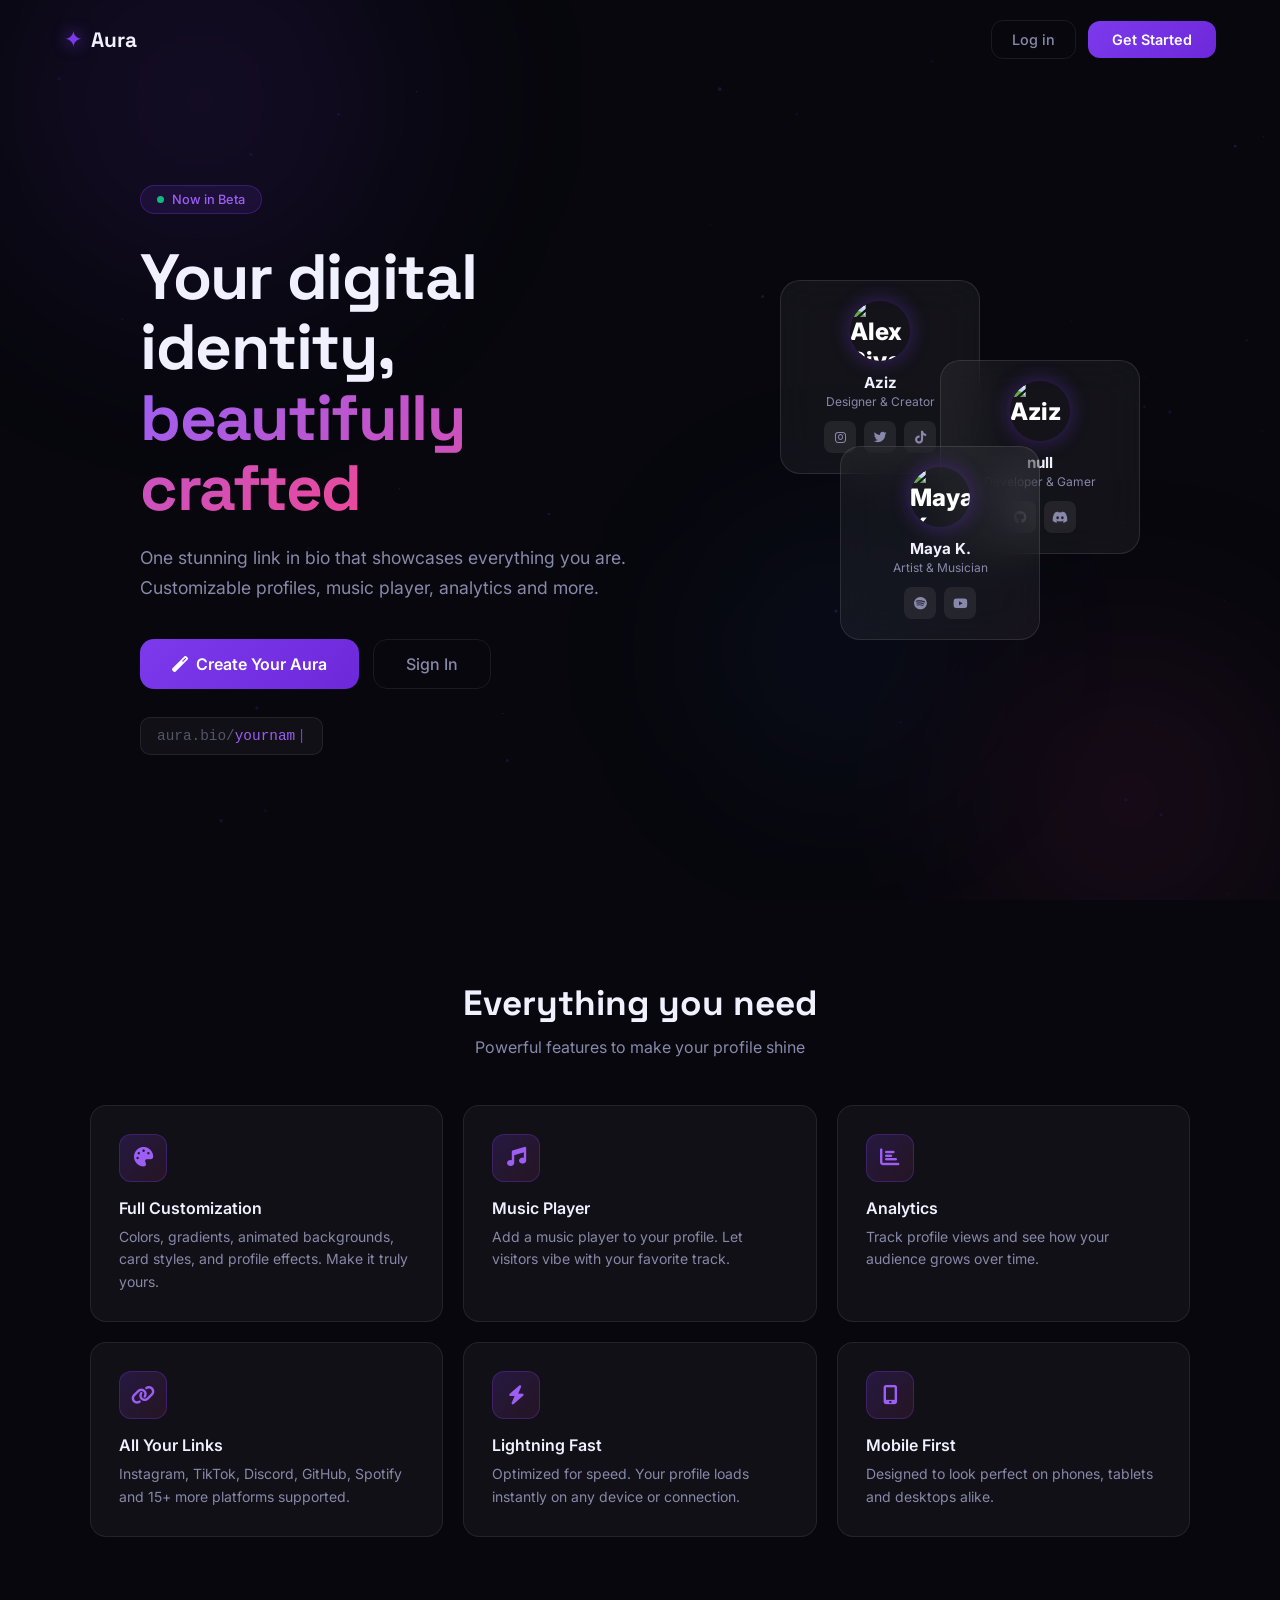
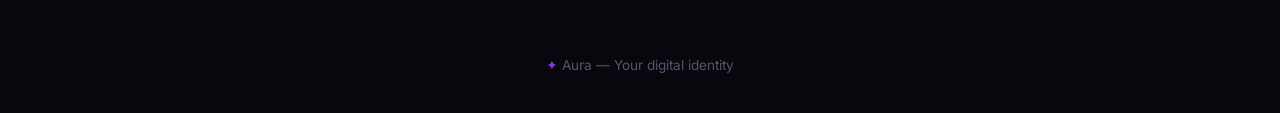
==== dashboard.html @ 6b996d07 "Add files via upload" ====
<!DOCTYPE html>
<html lang="en">
<head>
  <meta charset="UTF-8" />
  <meta name="viewport" content="width=device-width, initial-scale=1.0" />
  <title>Dashboard — Aura</title>
  <link rel="icon" href="data:image/svg+xml,<svg xmlns='http://www.w3.org/2000/svg' viewBox='0 0 100 100'><text y='.9em' font-size='90'>✦</text></svg>" />
  <link href="https://fonts.googleapis.com/css2?family=Inter:wght@300;400;500;600;700;800&family=Space+Grotesk:wght@400;500;600;700&display=swap" rel="stylesheet" />
  <link href="https://cdn.jsdelivr.net/npm/@fortawesome/fontawesome-free@6.4.0/css/all.min.css" rel="stylesheet" />
  <style>
    /* ── Global Variables */
    :root{--bg-primary:#07070d;--bg-secondary:#0d0d1a;--bg-card:rgba(255,255,255,0.04);--bg-card-hover:rgba(255,255,255,0.07);--border:rgba(255,255,255,0.08);--border-glow:rgba(124,58,237,0.4);--text-primary:#f0f0ff;--text-secondary:#8888aa;--text-muted:#55556a;--accent:#7c3aed;--accent-light:#9d5ff3;--accent-glow:rgba(124,58,237,0.3);--accent-pink:#ec4899;--accent-blue:#3b82f6;--success:#10b981;--danger:#ef4444;--warning:#f59e0b;--radius:16px;--radius-sm:10px;--radius-lg:24px;--transition:all 0.3s cubic-bezier(0.4,0,0.2,1);--shadow-glow:0 0 40px rgba(124,58,237,0.2);--font-main:'Inter',system-ui,sans-serif;--font-display:'Space Grotesk',system-ui,sans-serif}
    *{margin:0;padding:0;box-sizing:border-box}
    html{scroll-behavior:smooth}
    body{font-family:var(--font-main);background:var(--bg-primary);color:var(--text-primary);min-height:100vh;overflow-x:hidden}
    ::-webkit-scrollbar{width:6px}::-webkit-scrollbar-track{background:transparent}::-webkit-scrollbar-thumb{background:rgba(124,58,237,0.4);border-radius:3px}

    /* ── Buttons */
    .btn-primary{background:linear-gradient(135deg,var(--accent),#6d28d9);color:white;border:none;border-radius:12px;padding:10px 24px;font-size:0.9rem;font-weight:600;cursor:pointer;transition:var(--transition);font-family:var(--font-main);position:relative;overflow:hidden;display:inline-flex;align-items:center;gap:8px;text-decoration:none}
    .btn-primary:hover{transform:translateY(-2px);box-shadow:0 8px 30px rgba(124,58,237,0.5)}
    .btn-primary:active{transform:translateY(0)}
    .btn-ghost{background:transparent;color:var(--text-secondary);border:1px solid var(--border);border-radius:12px;padding:10px 20px;font-size:0.9rem;font-weight:500;cursor:pointer;transition:var(--transition);font-family:var(--font-main);display:inline-flex;align-items:center;gap:8px}
    .btn-ghost:hover{background:var(--bg-card-hover);color:var(--text-primary);border-color:rgba(255,255,255,0.15)}
    .btn-full{width:100%;justify-content:center}
    .glass-card{background:rgba(13,13,26,0.85);backdrop-filter:blur(30px);-webkit-backdrop-filter:blur(30px);border:1px solid rgba(255,255,255,0.1);border-radius:var(--radius-lg)}

    /* ── Dashboard Layout */
    .dashboard-page{display:flex;min-height:100vh;background:var(--bg-primary)}

    /* ── Sidebar */
    .sidebar{width:220px;min-height:100vh;background:rgba(13,13,26,0.95);border-right:1px solid var(--border);display:flex;flex-direction:column;position:fixed;left:0;top:0;bottom:0;z-index:50;transition:transform 0.3s ease}
    .sidebar-brand{display:flex;align-items:center;gap:10px;padding:24px 20px;border-bottom:1px solid var(--border);font-family:var(--font-display);font-weight:700;font-size:1.2rem}
    .brand-icon{color:var(--accent);font-size:1.4rem;filter:drop-shadow(0 0 8px var(--accent))}
    .sidebar-nav{flex:1;padding:16px 12px;display:flex;flex-direction:column;gap:4px}
    .sidebar-footer{padding:12px;border-top:1px solid var(--border);display:flex;flex-direction:column;gap:4px}
    .nav-item{display:flex;align-items:center;gap:10px;padding:10px 12px;border-radius:10px;color:var(--text-secondary);text-decoration:none;font-size:0.875rem;font-weight:500;transition:var(--transition);cursor:pointer;background:none;border:none;width:100%;font-family:var(--font-main);text-align:left}
    .nav-item:hover,.nav-item.active{background:rgba(124,58,237,0.12);color:var(--text-primary)}
    .nav-item.active{color:var(--accent-light);border-left:2px solid var(--accent)}
    .nav-item i{width:16px;text-align:center;font-size:0.85rem}
    .logout-btn{color:var(--danger)!important}
    .logout-btn:hover{background:rgba(239,68,68,0.1)!important}

    /* ── Mobile Header */
    .mobile-header{display:none;position:fixed;top:0;left:0;right:0;background:rgba(13,13,26,0.95);border-bottom:1px solid var(--border);padding:14px 20px;align-items:center;justify-content:space-between;z-index:100;backdrop-filter:blur(20px)}
    .sidebar-toggle,.btn-sm{background:var(--bg-card);border:1px solid var(--border);color:var(--text-primary);border-radius:8px;padding:8px 14px;font-size:0.82rem;cursor:pointer;font-family:var(--font-main);font-weight:500;transition:var(--transition);display:inline-flex;align-items:center;gap:6px}
    .btn-primary.btn-sm{background:linear-gradient(135deg,var(--accent),#6d28d9);border-color:transparent;color:white}
    .btn-ghost.btn-sm:hover{background:var(--bg-card-hover);color:var(--text-primary)}
    .btn-primary.btn-sm:hover{transform:translateY(-1px);box-shadow:0 4px 15px rgba(124,58,237,0.4)}

    /* ── Main Content */
    .dashboard-main{margin-left:220px;flex:1;padding:32px;min-height:100vh;max-width:calc(100% - 220px - 380px);position:relative}

    /* ── Tabs */
    .tab-content{display:none;animation:fadeInTab 0.3s ease}
    .tab-content.active{display:block}
    @keyframes fadeInTab{from{opacity:0;transform:translateY(10px)}to{opacity:1;transform:translateY(0)}}
    .tab-header{margin-bottom:28px}
    .tab-header h1{font-family:var(--font-display);font-size:1.8rem;font-weight:700;margin-bottom:4px}
    .tab-header p{color:var(--text-secondary);font-size:0.9rem}

    /* ── Settings Cards */
    .settings-grid{display:grid;grid-template-columns:repeat(auto-fit,minmax(320px,1fr));gap:20px}
    .full-width{grid-column:1 / -1}
    .settings-card{background:var(--bg-card);border:1px solid var(--border);border-radius:var(--radius);padding:24px;transition:border-color 0.3s}
    .settings-card:hover{border-color:rgba(124,58,237,0.2)}
    .settings-card h3{font-size:0.95rem;font-weight:600;margin-bottom:20px;display:flex;align-items:center;gap:8px;color:var(--text-primary)}
    .settings-card h3 i{color:var(--accent-light)}

    /* ── Avatar */
    .avatar-section{display:flex;align-items:center;gap:20px}
    .avatar-preview{width:90px;height:90px;border-radius:50%;background:linear-gradient(135deg,var(--accent),var(--accent-pink));display:flex;align-items:center;justify-content:center;cursor:pointer;position:relative;overflow:hidden;flex-shrink:0;border:3px solid rgba(124,58,237,0.3);transition:border-color 0.3s}
    .avatar-preview:hover{border-color:var(--accent)}
    .avatar-preview img{width:100%;height:100%;object-fit:cover;border-radius:50%}
    .avatar-letter{font-size:2.5rem;font-weight:800;color:white;text-transform:uppercase}
    .avatar-overlay{position:absolute;inset:0;background:rgba(0,0,0,0.6);display:flex;align-items:center;justify-content:center;opacity:0;transition:opacity 0.3s}
    .avatar-preview:hover .avatar-overlay{opacity:1}
    .avatar-overlay i{font-size:1.5rem;color:white}
    .avatar-actions{display:flex;flex-direction:column;gap:8px;flex:1}
    .hint{font-size:0.75rem;color:var(--text-muted)}

    /* ── Forms */
    .form-stack{display:flex;flex-direction:column;gap:16px}
    .form-group-inline{display:flex;flex-direction:column;gap:6px}
    .form-group-inline label{font-size:0.8rem;font-weight:600;color:var(--text-secondary);text-transform:uppercase;letter-spacing:0.04em;display:flex;align-items:center;justify-content:space-between}
    .char-counter{color:var(--text-muted);font-weight:400;text-transform:none;letter-spacing:0}
    .form-group-inline input,.form-group-inline textarea,.form-group-inline select,.full-input,.full-select{background:rgba(255,255,255,0.04);border:1px solid var(--border);border-radius:10px;padding:10px 14px;color:var(--text-primary);font-size:0.875rem;font-family:var(--font-main);transition:var(--transition);outline:none;width:100%}
    .form-group-inline input:focus,.form-group-inline textarea:focus,.form-group-inline select:focus,.full-input:focus,.full-select:focus{border-color:var(--accent);background:rgba(124,58,237,0.06);box-shadow:0 0 0 3px var(--accent-glow)}
    .form-group-inline input::placeholder,.form-group-inline textarea::placeholder,.full-input::placeholder{color:var(--text-muted)}
    .form-group-inline textarea{resize:vertical;min-height:90px}
    .form-group-inline select,.full-select{color:var(--text-primary)}
    .form-group-inline select option{background:var(--bg-secondary)}

    /* ── Profile URL */
    .profile-url-card{display:flex;align-items:center;justify-content:space-between;background:rgba(124,58,237,0.07);border:1px solid rgba(124,58,237,0.2);border-radius:12px;padding:16px 20px;flex-wrap:wrap;gap:12px}
    .url-display{font-size:1.1rem;font-family:'Courier New',monospace}
    .url-protocol{color:var(--text-muted)}
    .url-username{color:var(--accent-light);font-weight:700}
    .url-actions{display:flex;gap:10px}

    /* ── Links */
    .links-header{display:flex;align-items:center;justify-content:space-between;margin-bottom:20px}
    .links-list{display:flex;flex-direction:column;gap:10px}
    .empty-links{text-align:center;padding:40px;color:var(--text-muted)}
    .empty-links i{margin-bottom:12px;opacity:0.3;display:block}
    .empty-links p{font-size:0.9rem}
    .link-item{display:flex;align-items:center;gap:12px;background:rgba(255,255,255,0.03);border:1px solid var(--border);border-radius:12px;padding:12px 16px;transition:var(--transition)}
    .link-item:hover{background:rgba(124,58,237,0.07);border-color:rgba(124,58,237,0.2)}
    .link-icon{width:36px;height:36px;border-radius:8px;background:rgba(124,58,237,0.15);display:flex;align-items:center;justify-content:center;font-size:0.9rem;color:var(--accent-light);flex-shrink:0}
    .link-info{flex:1;min-width:0}
    .link-label{font-size:0.875rem;font-weight:600;color:var(--text-primary)}
    .link-url{font-size:0.78rem;color:var(--text-muted);white-space:nowrap;overflow:hidden;text-overflow:ellipsis}
    .link-actions{display:flex;gap:6px}
    .icon-btn{width:30px;height:30px;background:rgba(255,255,255,0.04);border:1px solid var(--border);border-radius:7px;color:var(--text-muted);cursor:pointer;font-size:0.75rem;display:flex;align-items:center;justify-content:center;transition:var(--transition)}
    .icon-btn:hover{background:var(--bg-card-hover);color:var(--text-primary)}
    .icon-btn.danger:hover{background:rgba(239,68,68,0.1);border-color:rgba(239,68,68,0.3);color:var(--danger)}

    /* ── Inner Modal */
    .inner-modal{position:fixed;inset:0;background:rgba(0,0,0,0.7);backdrop-filter:blur(8px);z-index:200;display:flex;align-items:center;justify-content:center;padding:20px}
    .inner-modal-content{width:100%;max-width:420px;padding:28px}
    .inner-modal-content h3{font-family:var(--font-display);font-size:1.2rem;font-weight:700;margin-bottom:20px}
    .modal-actions{display:flex;gap:10px;justify-content:flex-end;margin-top:4px}

    /* ── Appearance */
    .bg-type-tabs{display:flex;background:rgba(255,255,255,0.04);border:1px solid var(--border);border-radius:10px;padding:4px;margin-bottom:20px;gap:2px}
    .bg-tab{flex:1;background:none;border:none;color:var(--text-secondary);padding:8px;border-radius:8px;font-size:0.78rem;font-weight:500;cursor:pointer;transition:var(--transition);font-family:var(--font-main)}
    .bg-tab.active{background:var(--accent);color:white}
    .bg-option{display:none;flex-direction:column;gap:10px}
    .bg-option.active{display:flex}
    .bg-option label{font-size:0.8rem;font-weight:600;color:var(--text-secondary);text-transform:uppercase;letter-spacing:0.04em}
    .color-picker{width:60px;height:36px;border:1px solid var(--border);border-radius:8px;cursor:pointer;background:none;padding:4px}
    .gradient-pickers{display:flex;align-items:center;gap:12px}
    .range-slider{width:100%;-webkit-appearance:none;height:4px;border-radius:4px;background:rgba(255,255,255,0.1);outline:none}
    .range-slider::-webkit-slider-thumb{-webkit-appearance:none;width:16px;height:16px;border-radius:50%;background:var(--accent);cursor:pointer}
    .color-row{display:flex;align-items:center;gap:12px;flex-wrap:wrap}
    .color-presets{display:flex;gap:6px;flex-wrap:wrap}
    .color-swatch{width:24px;height:24px;border-radius:50%;border:2px solid transparent;cursor:pointer;transition:var(--transition)}
    .color-swatch:hover,.color-swatch.active{border-color:white;transform:scale(1.2)}
    .card-style-grid{display:grid;grid-template-columns:repeat(4,1fr);gap:6px}
    .card-style-btn{background:rgba(255,255,255,0.04);border:1px solid var(--border);border-radius:8px;color:var(--text-secondary);padding:8px 4px;font-size:0.78rem;cursor:pointer;transition:var(--transition);font-family:var(--font-main);font-weight:500}
    .card-style-btn.active{background:rgba(124,58,237,0.2);border-color:var(--accent);color:var(--accent-light)}

    /* ── Toggle */
    .toggle-row{display:flex;align-items:center;justify-content:space-between;gap:12px}
    .toggle-label{display:block;font-size:0.875rem;font-weight:600;color:var(--text-primary)}
    .toggle-hint{display:block;font-size:0.78rem;color:var(--text-muted);margin-top:2px}
    .toggle-switch{position:relative;width:44px;height:24px;flex-shrink:0}
    .toggle-switch input{opacity:0;width:0;height:0}
    .toggle-slider{position:absolute;inset:0;background:rgba(255,255,255,0.1);border-radius:12px;cursor:pointer;transition:0.3s}
    .toggle-slider::before{content:'';position:absolute;width:18px;height:18px;left:3px;top:3px;background:white;border-radius:50%;transition:0.3s}
    .toggle-switch input:checked + .toggle-slider{background:var(--accent)}
    .toggle-switch input:checked + .toggle-slider::before{transform:translateX(20px)}

    /* ── Stats */
    .stats-grid{display:grid;grid-template-columns:repeat(auto-fit,minmax(200px,1fr));gap:16px}
    .stat-card{background:var(--bg-card);border:1px solid var(--border);border-radius:var(--radius);padding:24px;display:flex;align-items:center;gap:16px;transition:var(--transition)}
    .stat-card:hover{background:var(--bg-card-hover);border-color:rgba(124,58,237,0.3);transform:translateY(-2px)}
    .stat-icon{width:48px;height:48px;background:linear-gradient(135deg,rgba(124,58,237,0.2),rgba(236,72,153,0.1));border:1px solid rgba(124,58,237,0.3);border-radius:12px;display:flex;align-items:center;justify-content:center;font-size:1.1rem;color:var(--accent-light);flex-shrink:0}
    .stat-value{display:block;font-size:1.8rem;font-weight:800;font-family:var(--font-display);color:var(--text-primary);line-height:1.1}
    .stat-label{display:block;font-size:0.78rem;color:var(--text-secondary);margin-top:2px}

    /* ── Preview Panel */
    .preview-panel{position:fixed;right:0;top:0;bottom:0;width:380px;background:rgba(13,13,26,0.95);border-left:1px solid var(--border);display:flex;flex-direction:column;z-index:40}
    .preview-header{display:flex;align-items:center;justify-content:space-between;padding:18px 20px;border-bottom:1px solid var(--border)}
    .preview-title{font-size:0.85rem;font-weight:600;color:var(--text-secondary);display:flex;align-items:center;gap:8px}
    .preview-frame-wrapper{flex:1;overflow:hidden;padding:20px;display:flex;align-items:center;justify-content:center}
    .preview-frame{width:100%;max-width:300px;min-height:500px;border-radius:24px;border:1px solid var(--border);overflow:hidden;position:relative;display:flex;align-items:center;justify-content:center;background:#07070d;box-shadow:0 20px 60px rgba(0,0,0,0.5)}
    .pf-bg{position:absolute;inset:0;z-index:0;background:#07070d;transition:background 0.5s}
    .pf-container{position:relative;z-index:1;width:100%;padding:30px 20px;display:flex;flex-direction:column;align-items:center;gap:16px}
    .pf-card{width:100%;background:rgba(255,255,255,0.06);backdrop-filter:blur(20px);border:1px solid rgba(255,255,255,0.1);border-radius:20px;padding:24px 20px;display:flex;flex-direction:column;align-items:center;gap:10px;transition:all 0.4s}
    .pf-card.style-solid{background:rgba(20,20,40,0.95);border-color:rgba(124,58,237,0.2)}
    .pf-card.style-minimal{background:transparent;border:none;backdrop-filter:none}
    .pf-card.style-neon{background:rgba(255,255,255,0.04);box-shadow:0 0 30px rgba(124,58,237,0.3)}
    .pf-avatar-wrap{position:relative;width:72px;height:72px}
    .pf-avatar-img,.pf-avatar-placeholder{width:72px;height:72px;border-radius:50%;object-fit:cover}
    .pf-avatar-placeholder{background:linear-gradient(135deg,var(--accent),var(--accent-pink));display:flex;align-items:center;justify-content:center;font-size:1.8rem;font-weight:800;color:white}
    .pf-effect{position:absolute;inset:-4px;border-radius:50%;pointer-events:none}
    .pf-effect.glow{box-shadow:0 0 20px var(--accent),0 0 40px rgba(124,58,237,0.3);border:2px solid rgba(124,58,237,0.5)}
    .pf-effect.rainbow{border:3px solid transparent;background:linear-gradient(var(--bg-primary),var(--bg-primary)) padding-box,linear-gradient(45deg,#ff0000,#ff7f00,#ffff00,#00ff00,#0000ff,#8b00ff) border-box}
    .pf-name{font-size:1rem;font-weight:700;color:var(--text-primary);text-align:center}
    .pf-badge{background:rgba(124,58,237,0.15);border:1px solid rgba(124,58,237,0.3);color:var(--accent-light);font-size:0.65rem;font-weight:600;padding:2px 8px;border-radius:20px;text-transform:uppercase;letter-spacing:0.08em}
    .pf-bio{font-size:0.75rem;color:var(--text-secondary);text-align:center;line-height:1.6}
    .pf-links{display:flex;flex-direction:column;gap:6px;width:100%;margin-top:6px}
    .pf-link-btn{display:flex;align-items:center;gap:8px;background:rgba(255,255,255,0.05);border:1px solid rgba(255,255,255,0.08);border-radius:10px;padding:9px 14px;color:var(--text-primary);font-size:0.75rem;font-weight:500}
    .pf-music-player{width:100%;background:rgba(255,255,255,0.05);border:1px solid rgba(255,255,255,0.08);border-radius:14px;padding:12px 14px;display:flex;align-items:center;justify-content:space-between;gap:10px}
    .music-info{display:flex;align-items:center;gap:8px;min-width:0}
    .music-icon{color:var(--accent-light);font-size:0.85rem;flex-shrink:0}
    .music-title{font-size:0.72rem;font-weight:600;color:var(--text-primary);white-space:nowrap;overflow:hidden;text-overflow:ellipsis}
    .music-artist{font-size:0.65rem;color:var(--text-muted)}
    .music-btn{width:30px;height:30px;border-radius:50%;background:var(--accent);border:none;color:white;font-size:0.7rem;cursor:pointer;display:flex;align-items:center;justify-content:center;flex-shrink:0;transition:var(--transition)}
    .music-btn:hover{transform:scale(1.1)}

    /* ── Toast */
    .toast{position:fixed;bottom:28px;right:28px;background:rgba(13,13,26,0.95);border:1px solid var(--border);border-radius:12px;padding:12px 20px;font-size:0.875rem;color:var(--text-primary);z-index:9999;transform:translateY(100px);opacity:0;transition:all 0.4s cubic-bezier(0.34,1.56,0.64,1);max-width:320px;display:flex;align-items:center;gap:10px}
    .toast.show{transform:translateY(0);opacity:1}
    .toast.success{border-color:rgba(16,185,129,0.4)}
    .toast.error{border-color:rgba(239,68,68,0.4)}

    /* ── Responsive */
    @media(max-width:1200px){.preview-panel{display:none}.preview-panel.mobile-visible{display:flex;position:fixed;z-index:300}.dashboard-main{max-width:calc(100% - 220px)}}
    @media(max-width:768px){.sidebar{transform:translateX(-100%)}.sidebar.open{transform:translateX(0)}.mobile-header{display:flex}.dashboard-main{margin-left:0;padding:80px 16px 24px;max-width:100%}.settings-grid{grid-template-columns:1fr}.avatar-section{flex-direction:column;align-items:flex-start}}
  </style>
</head>
<body class="dashboard-page">

  <!-- Sidebar -->
  <aside class="sidebar" id="sidebar">
    <div class="sidebar-brand">
      <span class="brand-icon">✦</span>
      <span class="brand-name">Aura</span>
    </div>
    <nav class="sidebar-nav">
      <a href="#" class="nav-item active" data-tab="profile">
        <i class="fas fa-user"></i><span>Profile</span>
      </a>
      <a href="#" class="nav-item" data-tab="links">
        <i class="fas fa-link"></i><span>Links</span>
      </a>
      <a href="#" class="nav-item" data-tab="appearance">
        <i class="fas fa-palette"></i><span>Appearance</span>
      </a>
      <a href="#" class="nav-item" data-tab="music">
        <i class="fas fa-music"></i><span>Music</span>
      </a>
      <a href="#" class="nav-item" data-tab="analytics">
        <i class="fas fa-chart-bar"></i><span>Analytics</span>
      </a>
    </nav>
    <div class="sidebar-footer">
      <a href="admin.html" class="nav-item" id="adminLink" style="display:none;">
        <i class="fas fa-shield-alt"></i><span>Admin</span>
      </a>
      <button class="nav-item logout-btn" id="logoutBtn">
        <i class="fas fa-sign-out-alt"></i><span>Logout</span>
      </button>
    </div>
  </aside>

  <!-- Mobile header -->
  <header class="mobile-header">
    <button class="sidebar-toggle" id="sidebarToggle"><i class="fas fa-bars"></i></button>
    <span class="brand-icon">✦</span>
    <button class="btn-primary btn-sm" id="mobilePreviewBtn"><i class="fas fa-eye"></i></button>
  </header>

  <!-- Main content -->
  <main class="dashboard-main">

    <!-- ── TAB: Profile -->
    <div class="tab-content active" id="tab-profile">
      <div class="tab-header">
        <h1>Profile</h1>
        <p>Customize how people see you</p>
      </div>
      <div class="settings-grid">
        <!-- Avatar -->
        <div class="settings-card">
          <h3><i class="fas fa-image"></i> Avatar</h3>
          <div class="avatar-section">
            <div class="avatar-preview" id="avatarPreview">
              <img id="avatarImg" src="" alt="Avatar" style="display:none;" />
              <span id="avatarPlaceholder" class="avatar-letter">?</span>
              <div class="avatar-overlay" id="avatarOverlay">
                <i class="fas fa-camera"></i>
              </div>
            </div>
            <div class="avatar-actions">
              <input type="file" id="avatarInput" accept="image/*" style="display:none;" />
              <button class="btn-primary btn-sm" id="uploadAvatarBtn"><i class="fas fa-upload"></i> Upload Photo</button>
              <button class="btn-ghost btn-sm" id="removeAvatarBtn"><i class="fas fa-trash"></i> Remove</button>
              <p class="hint">Or paste an image URL below</p>
              <input type="url" id="avatarUrlInput" placeholder="https://i.imgur.com/..." style="margin-top:6px;font-size:0.78rem;background:rgba(255,255,255,0.04);border:1px solid var(--border);border-radius:10px;padding:8px 12px;color:var(--text-primary);outline:none;width:100%;" />
              <button class="btn-ghost btn-sm" id="setAvatarUrlBtn" style="margin-top:4px;"><i class="fas fa-check"></i> Set URL</button>
            </div>
          </div>
        </div>

        <!-- Basic Info -->
        <div class="settings-card">
          <h3><i class="fas fa-id-card"></i> Basic Info</h3>
          <div class="form-stack">
            <div class="form-group-inline">
              <label>Display Name</label>
              <input type="text" id="displayName" placeholder="Your display name" maxlength="50" />
            </div>
            <div class="form-group-inline">
              <label>Bio <span class="char-counter"><span id="bioCount">0</span>/300</span></label>
              <textarea id="bio" placeholder="Tell the world about yourself..." maxlength="300" rows="4"></textarea>
            </div>
            <div class="form-group-inline">
              <label>Badge / Role</label>
              <input type="text" id="badge" placeholder="e.g. Developer, Artist, Creator" maxlength="30" />
            </div>
            <button class="btn-primary" id="saveProfileBtn"><i class="fas fa-save"></i> Save Changes</button>
          </div>
        </div>

        <!-- Profile URL -->
        <div class="settings-card full-width">
          <h3><i class="fas fa-globe"></i> Your Profile URL</h3>
          <div class="profile-url-card">
            <div class="url-display">
              <span class="url-protocol">aura.bio/</span>
              <span class="url-username" id="profileUrlUsername">username</span>
            </div>
            <div class="url-actions">
              <button class="btn-ghost btn-sm" id="copyLinkBtn"><i class="fas fa-copy"></i> Copy Link</button>
              <a class="btn-primary btn-sm" id="viewProfileBtn" href="#" target="_blank"><i class="fas fa-external-link-alt"></i> View</a>
            </div>
          </div>
        </div>
      </div>
    </div>

    <!-- ── TAB: Links -->
    <div class="tab-content" id="tab-links">
      <div class="tab-header">
        <h1>Links</h1>
        <p>Add and manage your social links</p>
      </div>
      <div class="settings-card">
        <div class="links-header">
          <h3><i class="fas fa-link"></i> Social Links</h3>
          <button class="btn-primary btn-sm" id="addLinkBtn"><i class="fas fa-plus"></i> Add Link</button>
        </div>
        <div id="linksList" class="links-list">
          <div class="empty-links">
            <i class="fas fa-link fa-2x"></i>
            <p>No links yet. Add your first one!</p>
          </div>
        </div>
      </div>

      <!-- Add/Edit Link Modal -->
      <div class="inner-modal" id="linkModal" style="display:none;">
        <div class="inner-modal-content glass-card">
          <h3 id="linkModalTitle">Add Link</h3>
          <div class="form-stack">
            <div class="form-group-inline">
              <label>Platform</label>
              <select id="linkPlatform">
                <option value="custom">Custom</option>
                <option value="discord">Discord</option>
                <option value="instagram">Instagram</option>
                <option value="tiktok">TikTok</option>
                <option value="youtube">YouTube</option>
                <option value="twitter">Twitter / X</option>
                <option value="github">GitHub</option>
                <option value="spotify">Spotify</option>
                <option value="twitch">Twitch</option>
                <option value="snapchat">Snapchat</option>
                <option value="telegram">Telegram</option>
                <option value="linkedin">LinkedIn</option>
                <option value="pinterest">Pinterest</option>
                <option value="reddit">Reddit</option>
                <option value="steam">Steam</option>
                <option value="paypal">PayPal</option>
                <option value="cashapp">Cash App</option>
                <option value="email">Email</option>
                <option value="website">Website</option>
              </select>
            </div>
            <div class="form-group-inline">
              <label>Label</label>
              <input type="text" id="linkLabel" placeholder="Link label" maxlength="40" />
            </div>
            <div class="form-group-inline">
              <label>URL / Handle</label>
              <input type="text" id="linkUrl" placeholder="https://... or @handle" />
            </div>
            <div class="modal-actions">
              <button class="btn-ghost" id="cancelLinkBtn">Cancel</button>
              <button class="btn-primary" id="saveLinkBtn">Save Link</button>
            </div>
          </div>
        </div>
      </div>
    </div>

    <!-- ── TAB: Appearance -->
    <div class="tab-content" id="tab-appearance">
      <div class="tab-header">
        <h1>Appearance</h1>
        <p>Make your page truly yours</p>
      </div>
      <div class="settings-grid">
        <!-- Background -->
        <div class="settings-card">
          <h3><i class="fas fa-image"></i> Background</h3>
          <div class="bg-type-tabs">
            <button class="bg-tab active" data-type="color">Solid Color</button>
            <button class="bg-tab" data-type="gradient">Gradient</button>
            <button class="bg-tab" data-type="image">Image URL</button>
            <button class="bg-tab" data-type="animated">Animated</button>
          </div>
          <div class="bg-option active" id="bg-color">
            <label>Background Color</label>
            <input type="color" id="bgColor" value="#07070d" class="color-picker" />
          </div>
          <div class="bg-option" id="bg-gradient">
            <label>Gradient Colors</label>
            <div class="gradient-pickers">
              <input type="color" id="gradStart" value="#0a0a2e" class="color-picker" />
              <i class="fas fa-arrow-right" style="color:var(--text-muted)"></i>
              <input type="color" id="gradEnd" value="#1a0a3e" class="color-picker" />
            </div>
            <label>Angle: <span id="gradAngleVal">135</span>°</label>
            <input type="range" id="gradAngle" min="0" max="360" value="135" class="range-slider" />
          </div>
          <div class="bg-option" id="bg-image">
            <label>Image URL</label>
            <input type="url" id="bgImageUrl" placeholder="https://..." class="full-input" />
          </div>
          <div class="bg-option" id="bg-animated">
            <label>Animation Type</label>
            <select id="animationType" class="full-select">
              <option value="particles">Particles</option>
              <option value="stars">Stars</option>
              <option value="matrix">Matrix Rain</option>
              <option value="waves">Waves</option>
            </select>
          </div>
        </div>

        <!-- Colors & Style -->
        <div class="settings-card">
          <h3><i class="fas fa-paint-brush"></i> Style</h3>
          <div class="form-stack">
            <div class="form-group-inline">
              <label>Accent Color</label>
              <div class="color-row">
                <input type="color" id="accentColor" value="#7c3aed" class="color-picker" />
                <div class="color-presets">
                  <button class="color-swatch" style="background:#7c3aed;" data-color="#7c3aed" title="Purple"></button>
                  <button class="color-swatch" style="background:#ec4899;" data-color="#ec4899" title="Pink"></button>
                  <button class="color-swatch" style="background:#3b82f6;" data-color="#3b82f6" title="Blue"></button>
                  <button class="color-swatch" style="background:#10b981;" data-color="#10b981" title="Green"></button>
                  <button class="color-swatch" style="background:#f59e0b;" data-color="#f59e0b" title="Amber"></button>
                  <button class="color-swatch" style="background:#ef4444;" data-color="#ef4444" title="Red"></button>
                  <button class="color-swatch" style="background:#06b6d4;" data-color="#06b6d4" title="Cyan"></button>
                  <button class="color-swatch" style="background:#f97316;" data-color="#f97316" title="Orange"></button>
                </div>
              </div>
            </div>
            <div class="form-group-inline">
              <label>Card Style</label>
              <div class="card-style-grid">
                <button class="card-style-btn active" data-style="glass">Glass</button>
                <button class="card-style-btn" data-style="solid">Solid</button>
                <button class="card-style-btn" data-style="minimal">Minimal</button>
                <button class="card-style-btn" data-style="neon">Neon</button>
              </div>
            </div>
            <div class="form-group-inline">
              <label>Profile Effect</label>
              <select id="profileEffect" class="full-select">
                <option value="none">None</option>
                <option value="glow">Glow Aura</option>
                <option value="sparkle">Sparkles</option>
                <option value="rainbow">Rainbow Border</option>
              </select>
            </div>
            <button class="btn-primary" id="saveAppearanceBtn"><i class="fas fa-save"></i> Save Appearance</button>
          </div>
        </div>
      </div>
    </div>

    <!-- ── TAB: Music -->
    <div class="tab-content" id="tab-music">
      <div class="tab-header">
        <h1>Music Player</h1>
        <p>Add background music to your profile</p>
      </div>
      <div class="settings-card">
        <h3><i class="fas fa-music"></i> Music Settings</h3>
        <div class="form-stack">
          <div class="toggle-row">
            <div>
              <span class="toggle-label">Enable Music Player</span>
              <span class="toggle-hint">Show a music player on your profile</span>
            </div>
            <label class="toggle-switch">
              <input type="checkbox" id="musicEnabled" />
              <span class="toggle-slider"></span>
            </label>
          </div>
          <div class="form-group-inline">
            <label>Audio URL</label>
            <input type="url" id="musicUrl" placeholder="https://... (mp3, ogg, wav)" class="full-input" />
          </div>
          <div class="form-group-inline">
            <label>Song Title</label>
            <input type="text" id="musicTitle" placeholder="Song name" maxlength="60" />
          </div>
          <div class="form-group-inline">
            <label>Artist</label>
            <input type="text" id="musicArtist" placeholder="Artist name" maxlength="40" />
          </div>
          <div class="toggle-row">
            <div>
              <span class="toggle-label">Auto-play</span>
              <span class="toggle-hint">Start playing when profile loads</span>
            </div>
            <label class="toggle-switch">
              <input type="checkbox" id="musicAutoplay" />
              <span class="toggle-slider"></span>
            </label>
          </div>
          <button class="btn-primary" id="saveMusicBtn"><i class="fas fa-save"></i> Save Music</button>
        </div>
      </div>
    </div>

    <!-- ── TAB: Analytics -->
    <div class="tab-content" id="tab-analytics">
      <div class="tab-header">
        <h1>Analytics</h1>
        <p>See how your profile is performing</p>
      </div>
      <div class="stats-grid">
        <div class="stat-card">
          <div class="stat-icon"><i class="fas fa-eye"></i></div>
          <div class="stat-info">
            <span class="stat-value" id="statViews">0</span>
            <span class="stat-label">Total Views</span>
          </div>
        </div>
        <div class="stat-card">
          <div class="stat-icon"><i class="fas fa-link"></i></div>
          <div class="stat-info">
            <span class="stat-value" id="statLinks">0</span>
            <span class="stat-label">Social Links</span>
          </div>
        </div>
        <div class="stat-card">
          <div class="stat-icon"><i class="fas fa-calendar"></i></div>
          <div class="stat-info">
            <span class="stat-value" id="statJoined">—</span>
            <span class="stat-label">Member Since</span>
          </div>
        </div>
        <div class="stat-card">
          <div class="stat-icon"><i class="fas fa-at"></i></div>
          <div class="stat-info">
            <span class="stat-value" id="statUsername">—</span>
            <span class="stat-label">Your Handle</span>
          </div>
        </div>
      </div>
    </div>

  </main>

  <!-- Live Preview Panel -->
  <aside class="preview-panel" id="previewPanel">
    <div class="preview-header">
      <span class="preview-title"><i class="fas fa-eye"></i> Live Preview</span>
      <button class="btn-ghost btn-sm" id="closePreviewBtn"><i class="fas fa-times"></i></button>
    </div>
    <div class="preview-frame-wrapper">
      <div class="preview-frame" id="previewFrame">
        <div class="pf-bg" id="pfBg"></div>
        <div class="pf-container">
          <div class="pf-card" id="pfCard">
            <div class="pf-avatar-wrap">
              <img class="pf-avatar-img" id="pfAvatar" src="" alt="" style="display:none;" />
              <div class="pf-avatar-placeholder" id="pfAvatarPlaceholder">?</div>
              <div class="pf-effect" id="pfEffect"></div>
            </div>
            <div class="pf-name" id="pfName">Display Name</div>
            <div class="pf-badge" id="pfBadge" style="display:none;"></div>
            <div class="pf-bio" id="pfBio">Your bio goes here...</div>
            <div class="pf-links" id="pfLinks"></div>
          </div>
          <div class="pf-music-player" id="pfMusicPlayer" style="display:none;">
            <div class="music-info">
              <i class="fas fa-music music-icon"></i>
              <div>
                <div class="music-title" id="pfMusicTitle">Song Title</div>
                <div class="music-artist" id="pfMusicArtist">Artist</div>
              </div>
            </div>
            <div class="music-controls">
              <button class="music-btn" id="pfPlayBtn"><i class="fas fa-play"></i></button>
            </div>
          </div>
        </div>
      </div>
    </div>
  </aside>

  <!-- Toast notification -->
  <div class="toast" id="toast"></div>

  <script src="js/api.js"></script>
  <script src="js/dashboard.js"></script>
</body>
</html>
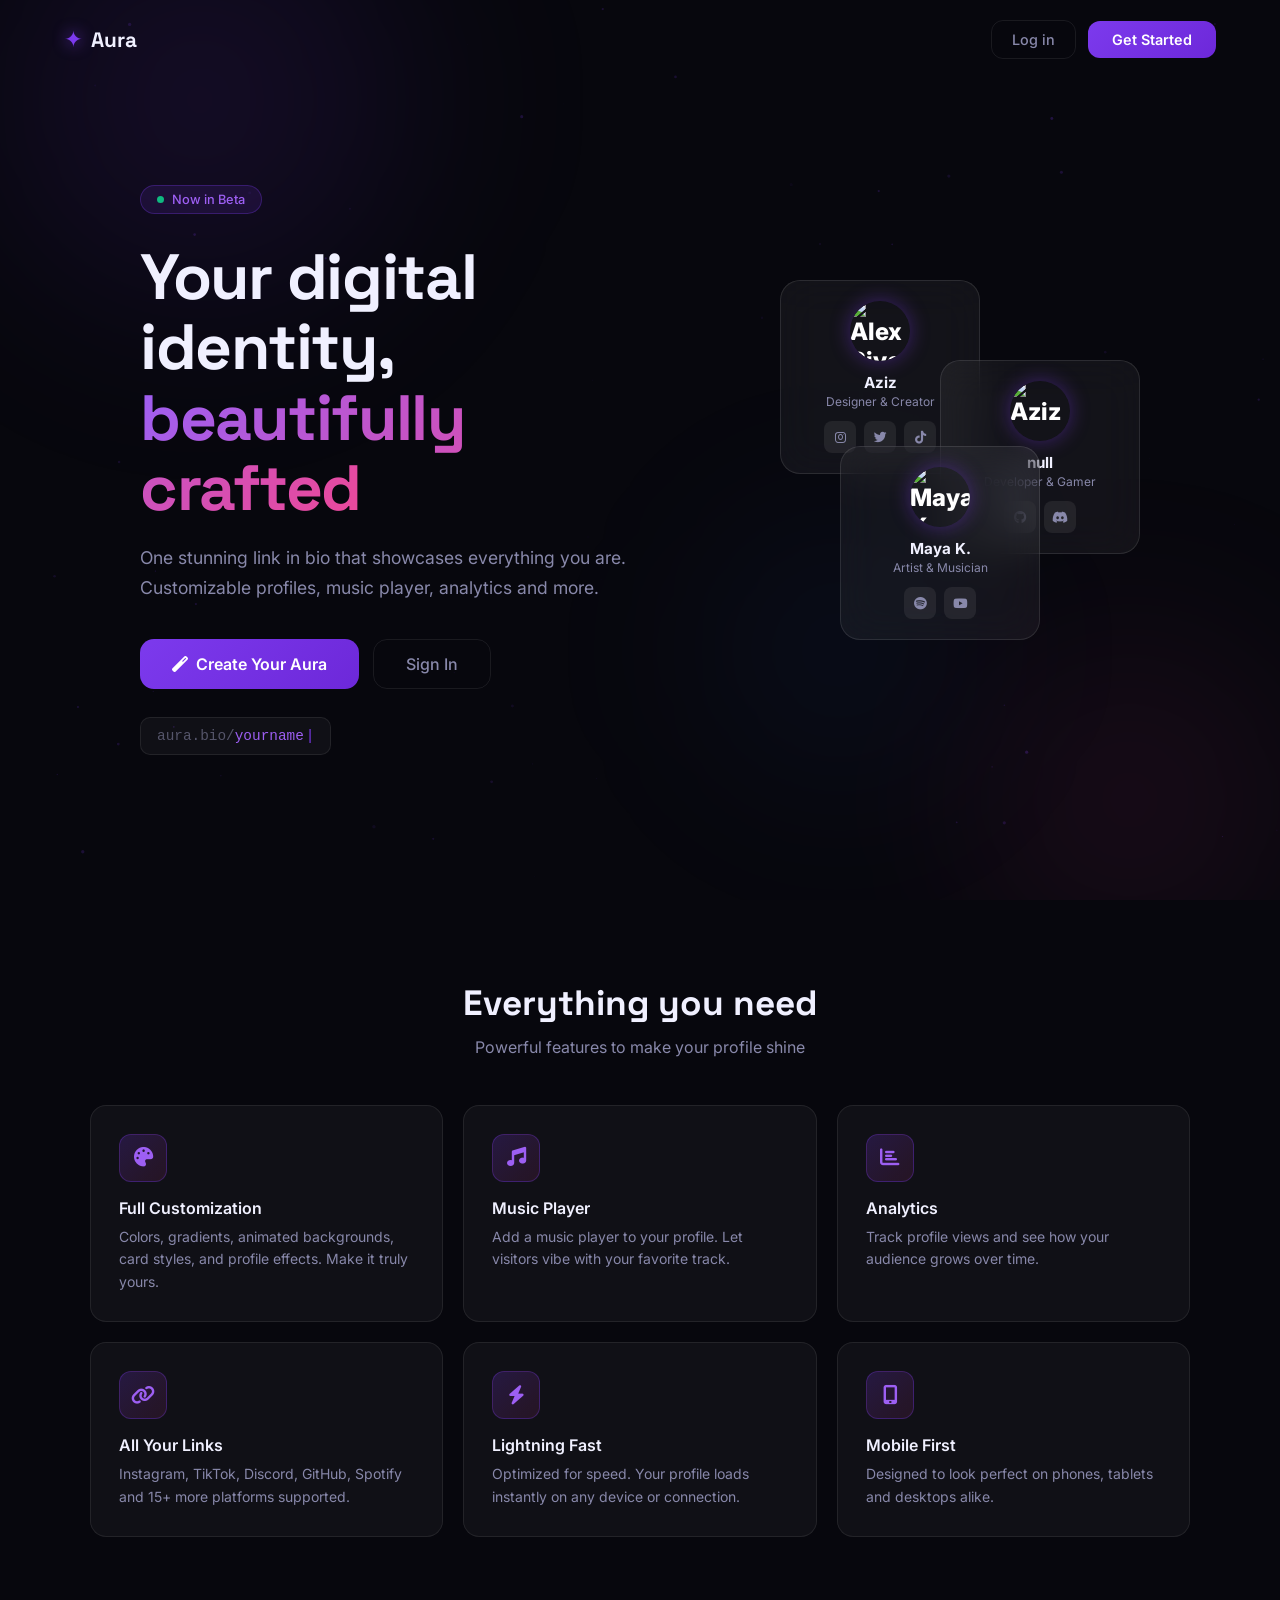
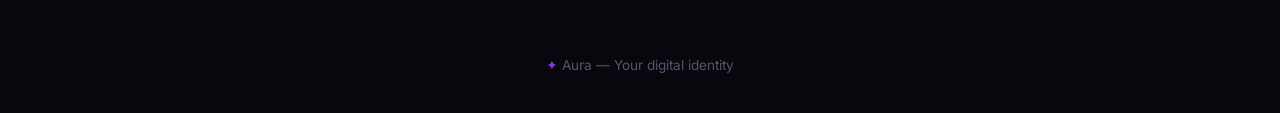
==== commit a151608a: "Update dashboard.html" ====
--- a/dashboard.html
+++ b/dashboard.html
@@ -268,8 +268,8 @@
               <button class="btn-primary btn-sm" id="uploadAvatarBtn"><i class="fas fa-upload"></i> Upload Photo</button>
               <button class="btn-ghost btn-sm" id="removeAvatarBtn"><i class="fas fa-trash"></i> Remove</button>
               <p class="hint">Or paste an image URL below</p>
-              <input type="url" id="avatarUrlInput" placeholder="https://i.imgur.com/..." style="margin-top:6px;font-size:0.78rem;background:rgba(255,255,255,0.04);border:1px solid var(--border);border-radius:10px;padding:8px 12px;color:var(--text-primary);outline:none;width:100%;" />
-              <button class="btn-ghost btn-sm" id="setAvatarUrlBtn" style="margin-top:4px;"><i class="fas fa-check"></i> Set URL</button>
+        
+            
             </div>
           </div>
         </div>
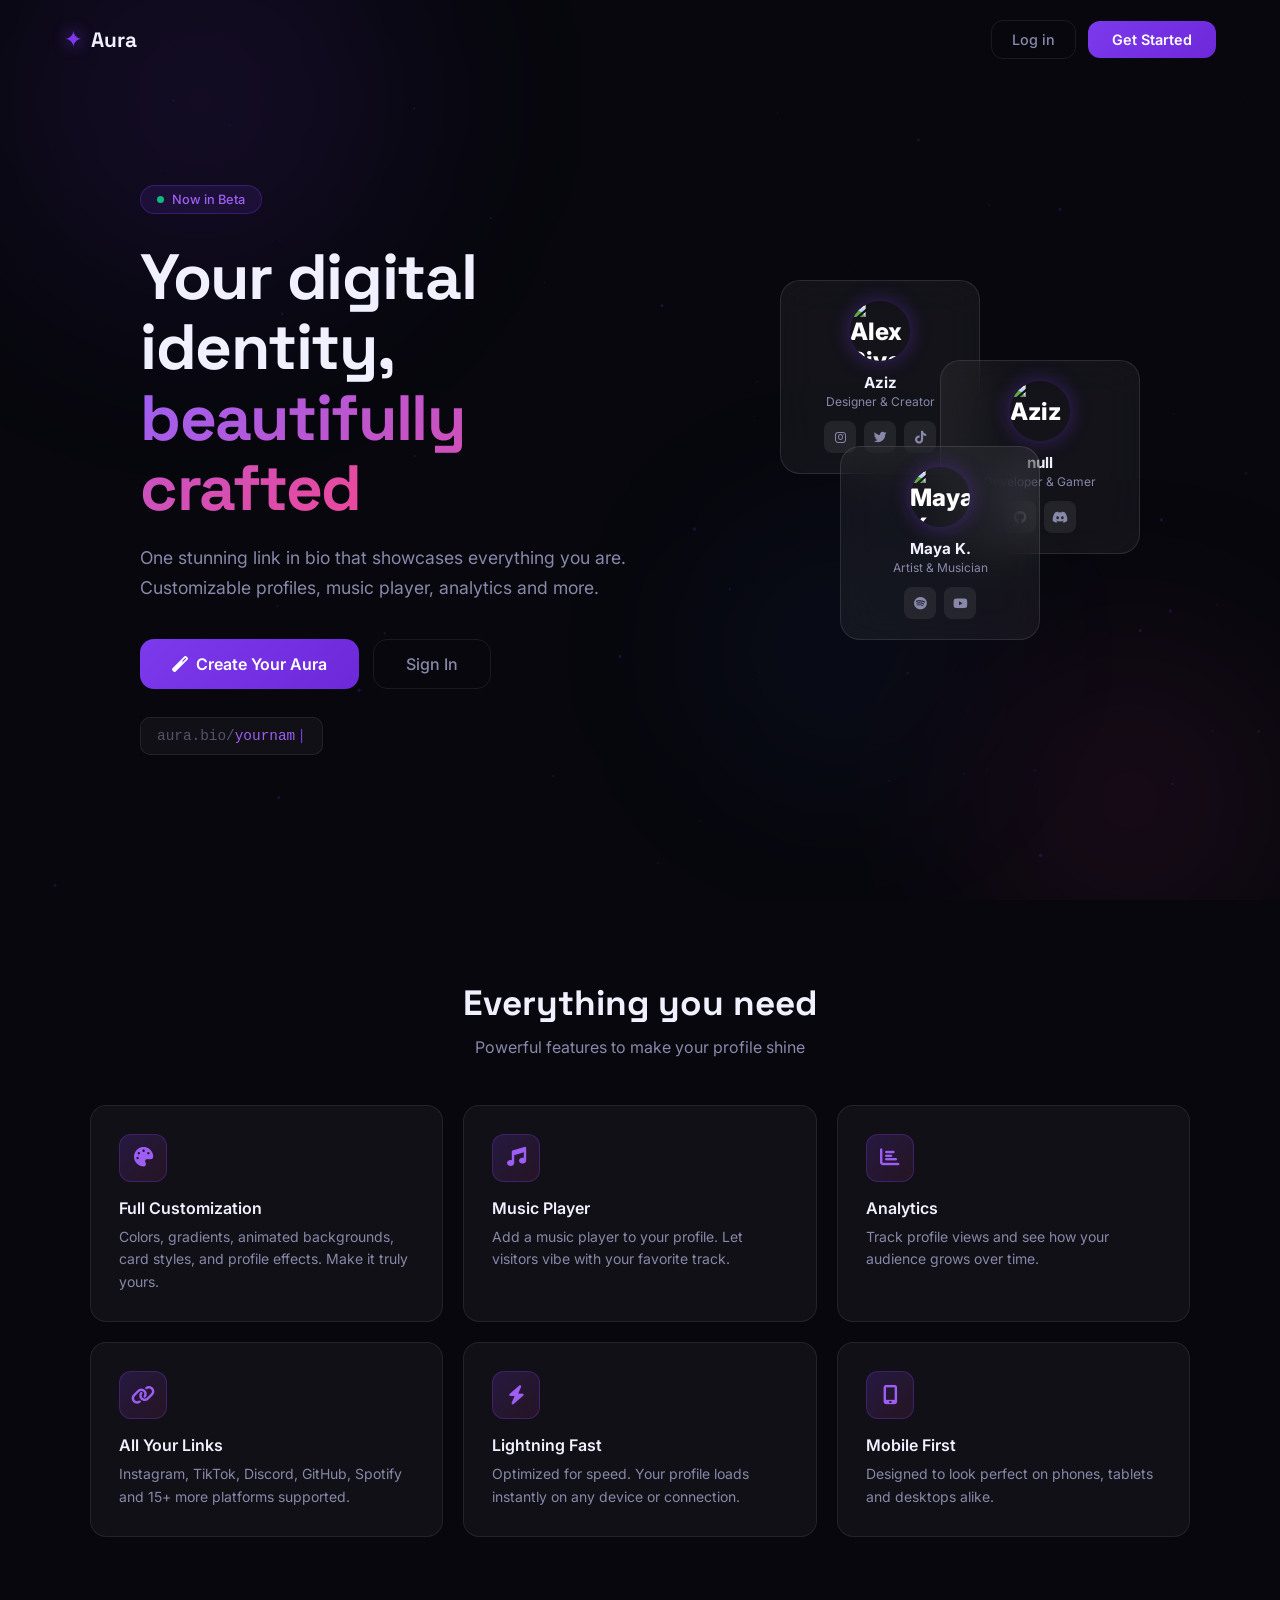
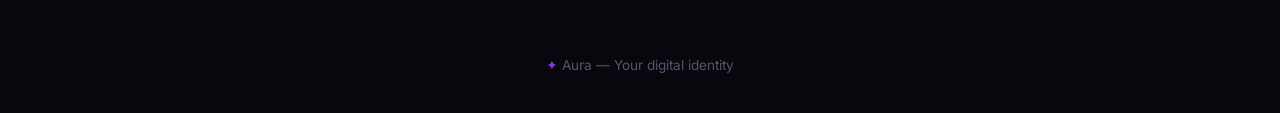
==== commit fcd7c8de: "Update dashboard.html" ====
--- a/dashboard.html
+++ b/dashboard.html
@@ -266,8 +266,7 @@
             <div class="avatar-actions">
               <input type="file" id="avatarInput" accept="image/*" style="display:none;" />
               <button class="btn-primary btn-sm" id="uploadAvatarBtn"><i class="fas fa-upload"></i> Upload Photo</button>
-              <button class="btn-ghost btn-sm" id="removeAvatarBtn"><i class="fas fa-trash"></i> Remove</button>
-              <p class="hint">Or paste an image URL below</p>
+              <button class="btn-ghost btn-sm" id="removeAvatarBtn"><i class="fas fa-trash"></i> Remove</button
         
             
             </div>
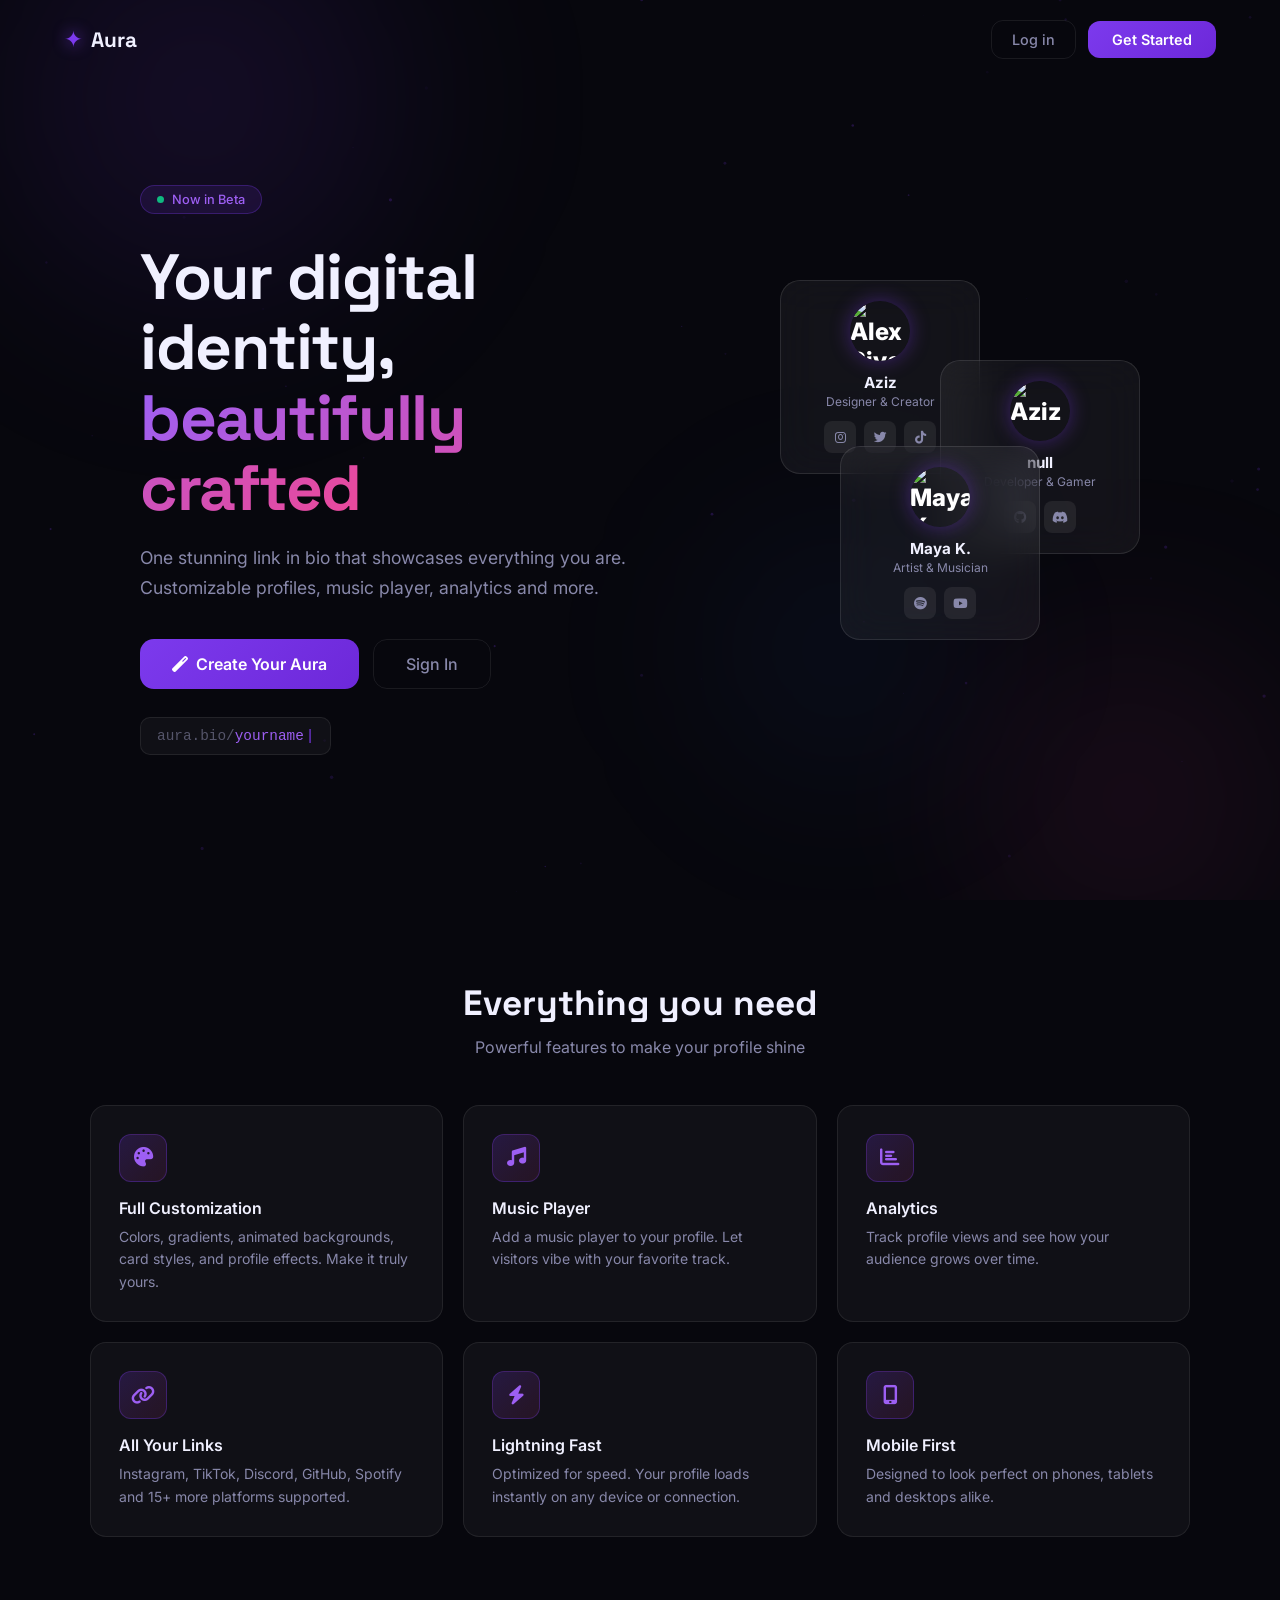
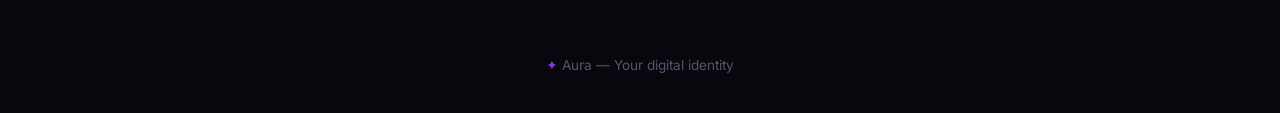
==== commit b9a3a624: "Update dashboard.html" ====
--- a/dashboard.html
+++ b/dashboard.html
@@ -266,7 +266,7 @@
             <div class="avatar-actions">
               <input type="file" id="avatarInput" accept="image/*" style="display:none;" />
               <button class="btn-primary btn-sm" id="uploadAvatarBtn"><i class="fas fa-upload"></i> Upload Photo</button>
-              <button class="btn-ghost btn-sm" id="removeAvatarBtn"><i class="fas fa-trash"></i> Remove</button
+              <button class="btn-ghost btn-sm" id="removeAvatarBtn"><i class="fas fa-trash"></i> Remove</button>
         
             
             </div>
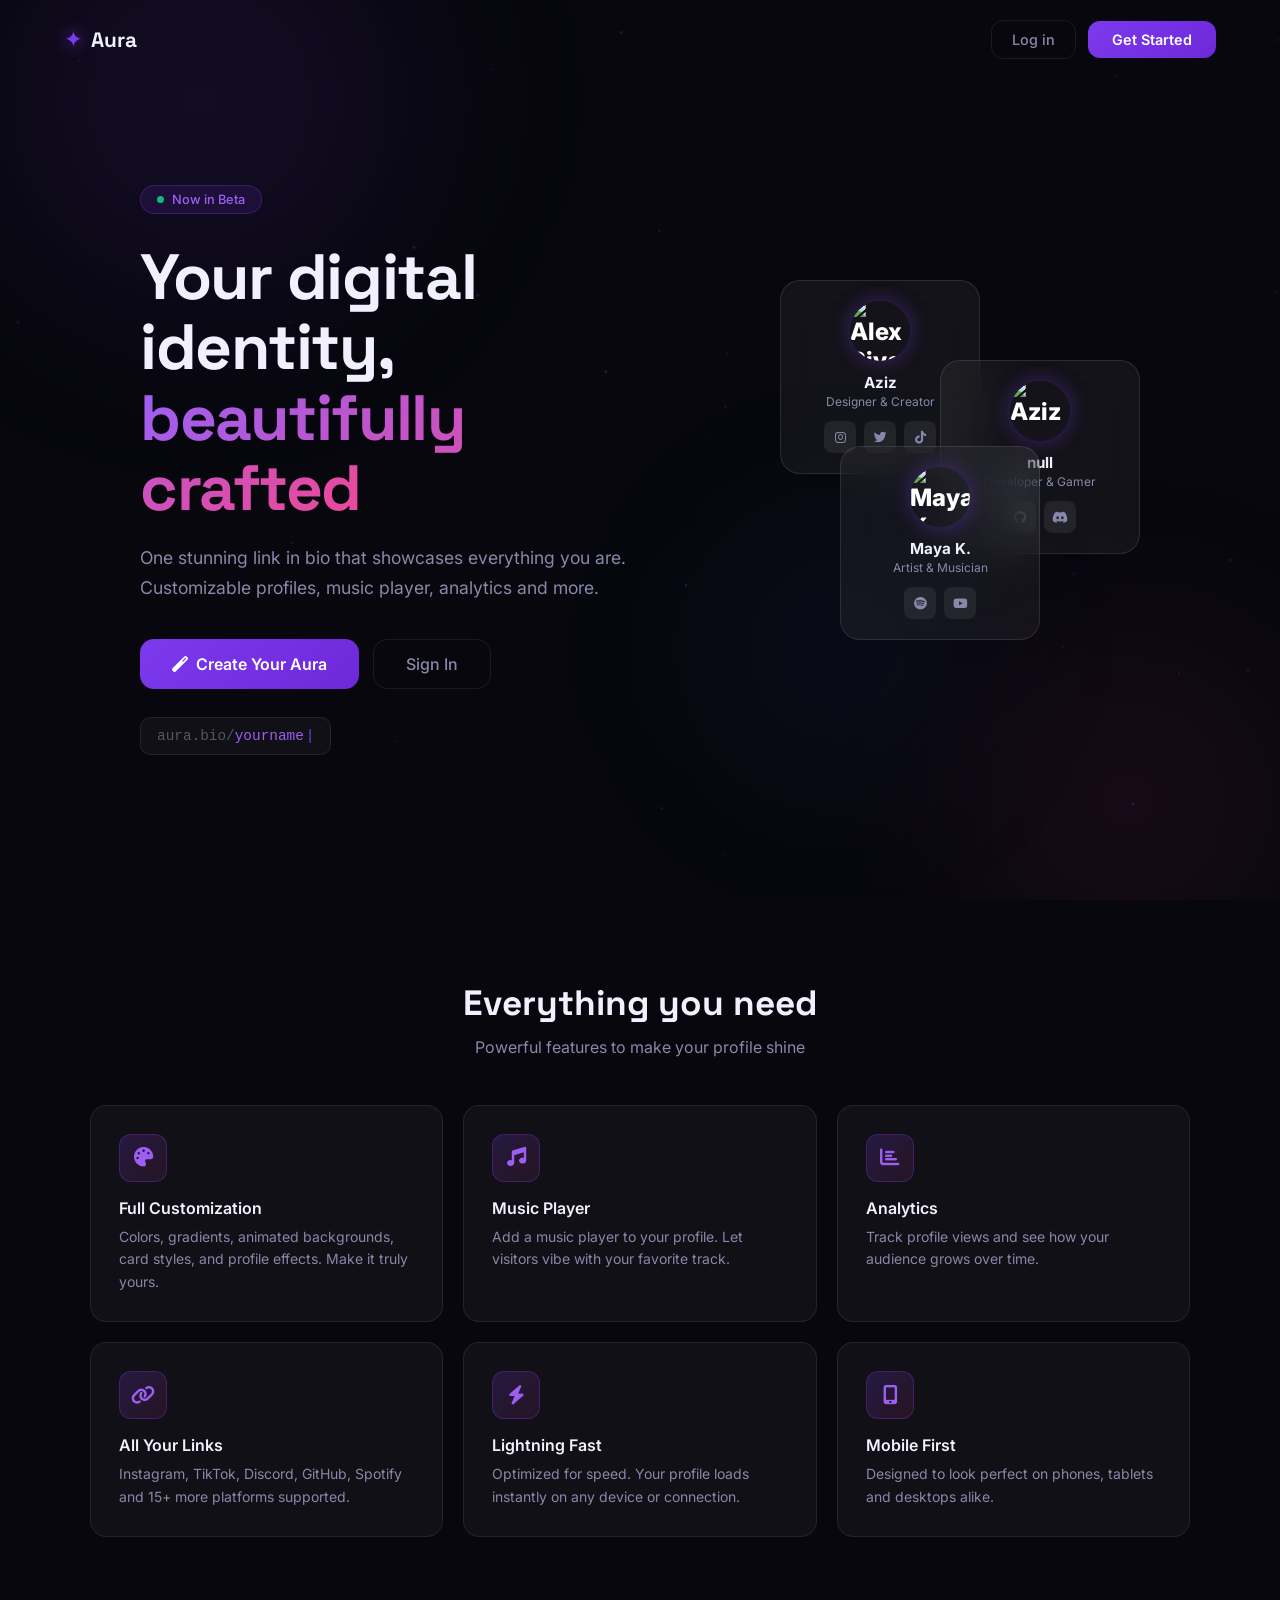
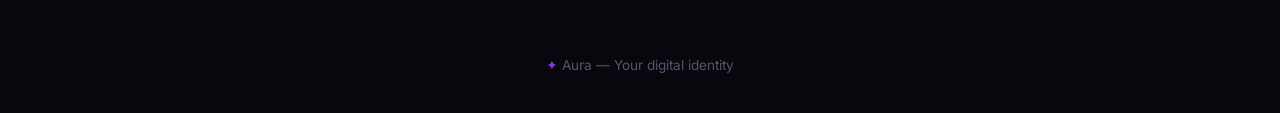
==== commit bf9be3d4: "Update dashboard.html" ====
--- a/dashboard.html
+++ b/dashboard.html
@@ -252,7 +252,7 @@
         <p>Customize how people see you</p>
       </div>
       <div class="settings-grid">
-        <!-- Avatar -->
+<!-- Avatar -->
         <div class="settings-card">
           <h3><i class="fas fa-image"></i> Avatar</h3>
           <div class="avatar-section">
@@ -267,12 +267,9 @@
               <input type="file" id="avatarInput" accept="image/*" style="display:none;" />
               <button class="btn-primary btn-sm" id="uploadAvatarBtn"><i class="fas fa-upload"></i> Upload Photo</button>
               <button class="btn-ghost btn-sm" id="removeAvatarBtn"><i class="fas fa-trash"></i> Remove</button>
-        
-            
-            </div>
-          </div>
-        </div>
-
+            </div>
+          </div>
+        </div>
         <!-- Basic Info -->
         <div class="settings-card">
           <h3><i class="fas fa-id-card"></i> Basic Info</h3>
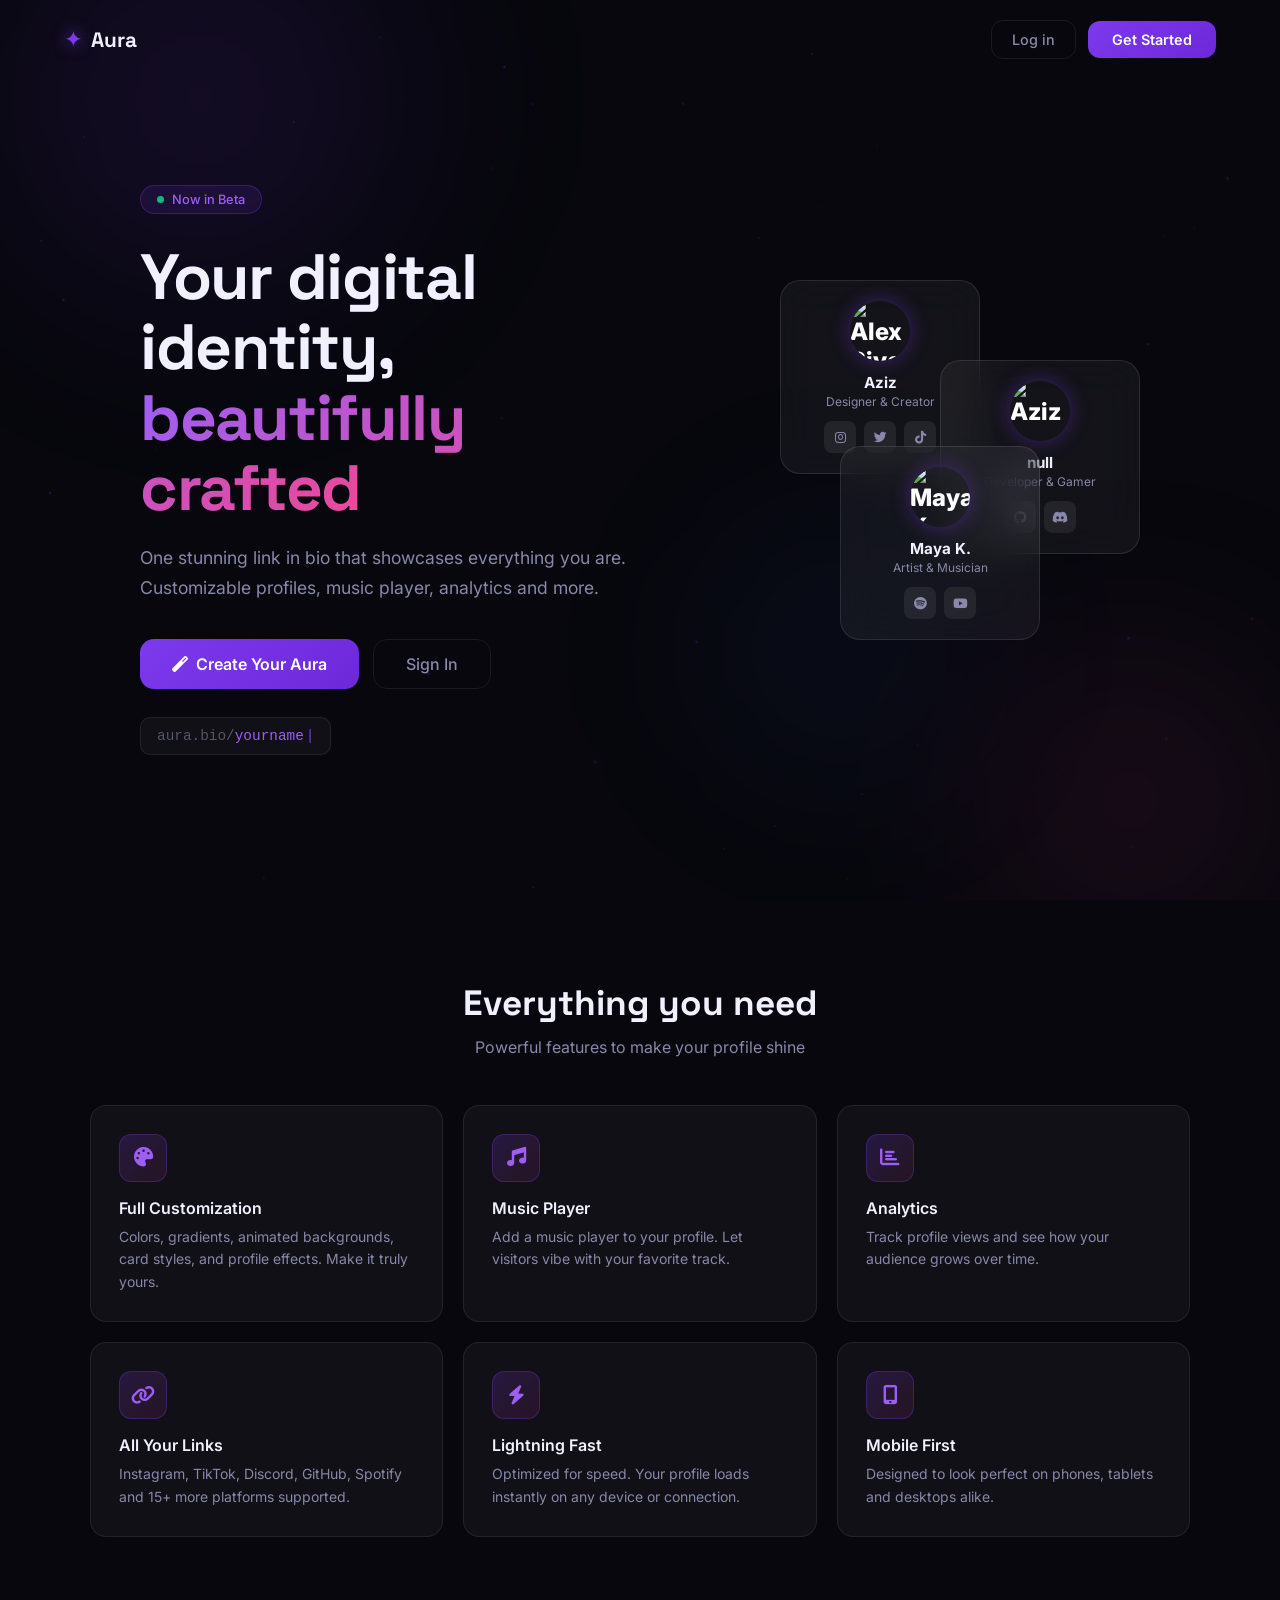
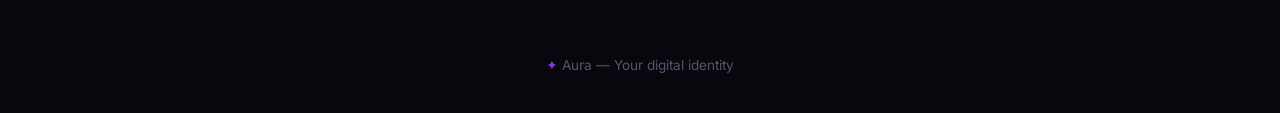
==== commit 930116bf: "Update dashboard.html" ====
--- a/dashboard.html
+++ b/dashboard.html
@@ -252,7 +252,7 @@
         <p>Customize how people see you</p>
       </div>
       <div class="settings-grid">
-<!-- Avatar -->
+        <!-- Avatar -->
         <div class="settings-card">
           <h3><i class="fas fa-image"></i> Avatar</h3>
           <div class="avatar-section">
@@ -267,9 +267,13 @@
               <input type="file" id="avatarInput" accept="image/*" style="display:none;" />
               <button class="btn-primary btn-sm" id="uploadAvatarBtn"><i class="fas fa-upload"></i> Upload Photo</button>
               <button class="btn-ghost btn-sm" id="removeAvatarBtn"><i class="fas fa-trash"></i> Remove</button>
-            </div>
-          </div>
-        </div>
+              <p class="hint">Or paste an image URL below</p>
+        
+            
+            </div>
+          </div>
+        </div>
+
         <!-- Basic Info -->
         <div class="settings-card">
           <h3><i class="fas fa-id-card"></i> Basic Info</h3>
@@ -284,7 +288,10 @@
             </div>
             <div class="form-group-inline">
               <label>Badge / Role</label>
-              <input type="text" id="badge" placeholder="e.g. Developer, Artist, Creator" maxlength="30" />
+              <div style="display:flex;gap:10px;align-items:center;">
+                <input type="text" id="badge" placeholder="e.g. Developer, Artist, Creator" maxlength="30" style="flex:1;" />
+                <input type="color" id="badgeColor" value="#7c3aed" class="color-picker" title="Badge Color" />
+              </div>
             </div>
             <button class="btn-primary" id="saveProfileBtn"><i class="fas fa-save"></i> Save Changes</button>
           </div>
@@ -480,10 +487,40 @@
               <span class="toggle-slider"></span>
             </label>
           </div>
-          <div class="form-group-inline">
-            <label>Audio URL</label>
-            <input type="url" id="musicUrl" placeholder="https://... (mp3, ogg, wav)" class="full-input" />
-          </div>
+
+          <!-- Music Source Tabs -->
+          <div class="bg-type-tabs" style="margin-bottom:8px;">
+            <button class="bg-tab active" id="musicTabYt" onclick="switchMusicTab('youtube')"><i class="fab fa-youtube"></i> YouTube</button>
+            <button class="bg-tab" id="musicTabMp3" onclick="switchMusicTab('mp3')"><i class="fas fa-file-audio"></i> MP3 File</button>
+            <button class="bg-tab" id="musicTabUrl" onclick="switchMusicTab('url')"><i class="fas fa-link"></i> Direct URL</button>
+          </div>
+
+          <!-- YouTube Tab -->
+          <div id="musicSrcYoutube" class="bg-option active">
+            <div class="form-group-inline">
+              <label>YouTube Link</label>
+              <input type="url" id="musicYoutubeUrl" placeholder="https://www.youtube.com/watch?v=..." class="full-input" />
+            </div>
+            <p style="font-size:0.78rem;color:var(--text-muted);margin-top:4px;">⚠️ YouTube audio only works if the video allows embedding. For best results use a direct MP3 link.</p>
+          </div>
+
+          <!-- MP3 Upload Tab -->
+          <div id="musicSrcMp3" class="bg-option" style="display:none;flex-direction:column;gap:10px;">
+            <div class="form-group-inline">
+              <label>Upload MP3 / MP4</label>
+              <input type="file" id="musicFileInput" accept="audio/*,video/mp4" class="full-input" style="padding:8px;" />
+            </div>
+            <p style="font-size:0.78rem;color:var(--text-muted);">⚠️ الملف يُشغَّل محلياً فقط. للنشر استخدم رابط مباشر.</p>
+          </div>
+
+          <!-- Direct URL Tab -->
+          <div id="musicSrcUrl" class="bg-option" style="display:none;flex-direction:column;gap:10px;">
+            <div class="form-group-inline">
+              <label>Direct Audio URL (mp3, ogg, wav)</label>
+              <input type="url" id="musicUrl" placeholder="https://example.com/song.mp3" class="full-input" />
+            </div>
+          </div>
+
           <div class="form-group-inline">
             <label>Song Title</label>
             <input type="text" id="musicTitle" placeholder="Song name" maxlength="60" />
@@ -590,5 +627,71 @@
 
   <script src="js/api.js"></script>
   <script src="js/dashboard.js"></script>
-</body>
+  <script>
+    // ── Fix 1: Badge Color
+    document.getElementById('badgeColor')?.addEventListener('input', (e) => {
+      const color = e.target.value;
+      const badge = document.getElementById('pfBadge');
+      if (badge) {
+        badge.style.background = color + '26';
+        badge.style.borderColor = color + '4d';
+        badge.style.color = color;
+      }
+    });
+
+    // ── Fix 2: View Profile correct URL
+    window.addEventListener('load', () => {
+      setTimeout(() => {
+        const uid = localStorage.getItem('aura_uid');
+        if (uid) {
+          AuraAPI.getUserById(uid).then(user => {
+            if (user?.username) {
+              const btn = document.getElementById('viewProfileBtn');
+              if (btn) btn.href = `profile.html?u=${user.username}`;
+            }
+          });
+        }
+      }, 1000);
+    });
+
+    // ── Fix 3: Music tab switcher
+    function switchMusicTab(tab) {
+      document.getElementById('musicSrcYoutube').style.display = 'none';
+      document.getElementById('musicSrcMp3').style.display = 'none';
+      document.getElementById('musicSrcUrl').style.display = 'none';
+      document.getElementById('musicTabYt').classList.remove('active');
+      document.getElementById('musicTabMp3').classList.remove('active');
+      document.getElementById('musicTabUrl').classList.remove('active');
+
+      if (tab === 'youtube') {
+        document.getElementById('musicSrcYoutube').style.display = 'flex';
+        document.getElementById('musicTabYt').classList.add('active');
+      } else if (tab === 'mp3') {
+        document.getElementById('musicSrcMp3').style.display = 'flex';
+        document.getElementById('musicTabMp3').classList.add('active');
+        // Handle file selection
+        document.getElementById('musicFileInput').onchange = (e) => {
+          const file = e.target.files[0];
+          if (file) {
+            const url = URL.createObjectURL(file);
+            document.getElementById('musicUrl').value = url;
+            if (!document.getElementById('musicTitle').value)
+              document.getElementById('musicTitle').value = file.name.replace(/\.[^/.]+$/, '');
+          }
+        };
+      } else {
+        document.getElementById('musicSrcUrl').style.display = 'flex';
+        document.getElementById('musicTabUrl').classList.add('active');
+      }
+    }
+
+    // Handle YouTube URL → extract audio via embed
+    document.getElementById('musicYoutubeUrl')?.addEventListener('input', (e) => {
+      const url = e.target.value;
+      const match = url.match(/(?:v=|youtu\.be\/)([a-zA-Z0-9_-]{11})/);
+      if (match) {
+        document.getElementById('musicUrl').value = `https://www.youtube.com/embed/${match[1]}?autoplay=1`;
+      }
+    });
+  </script>
 </html>
